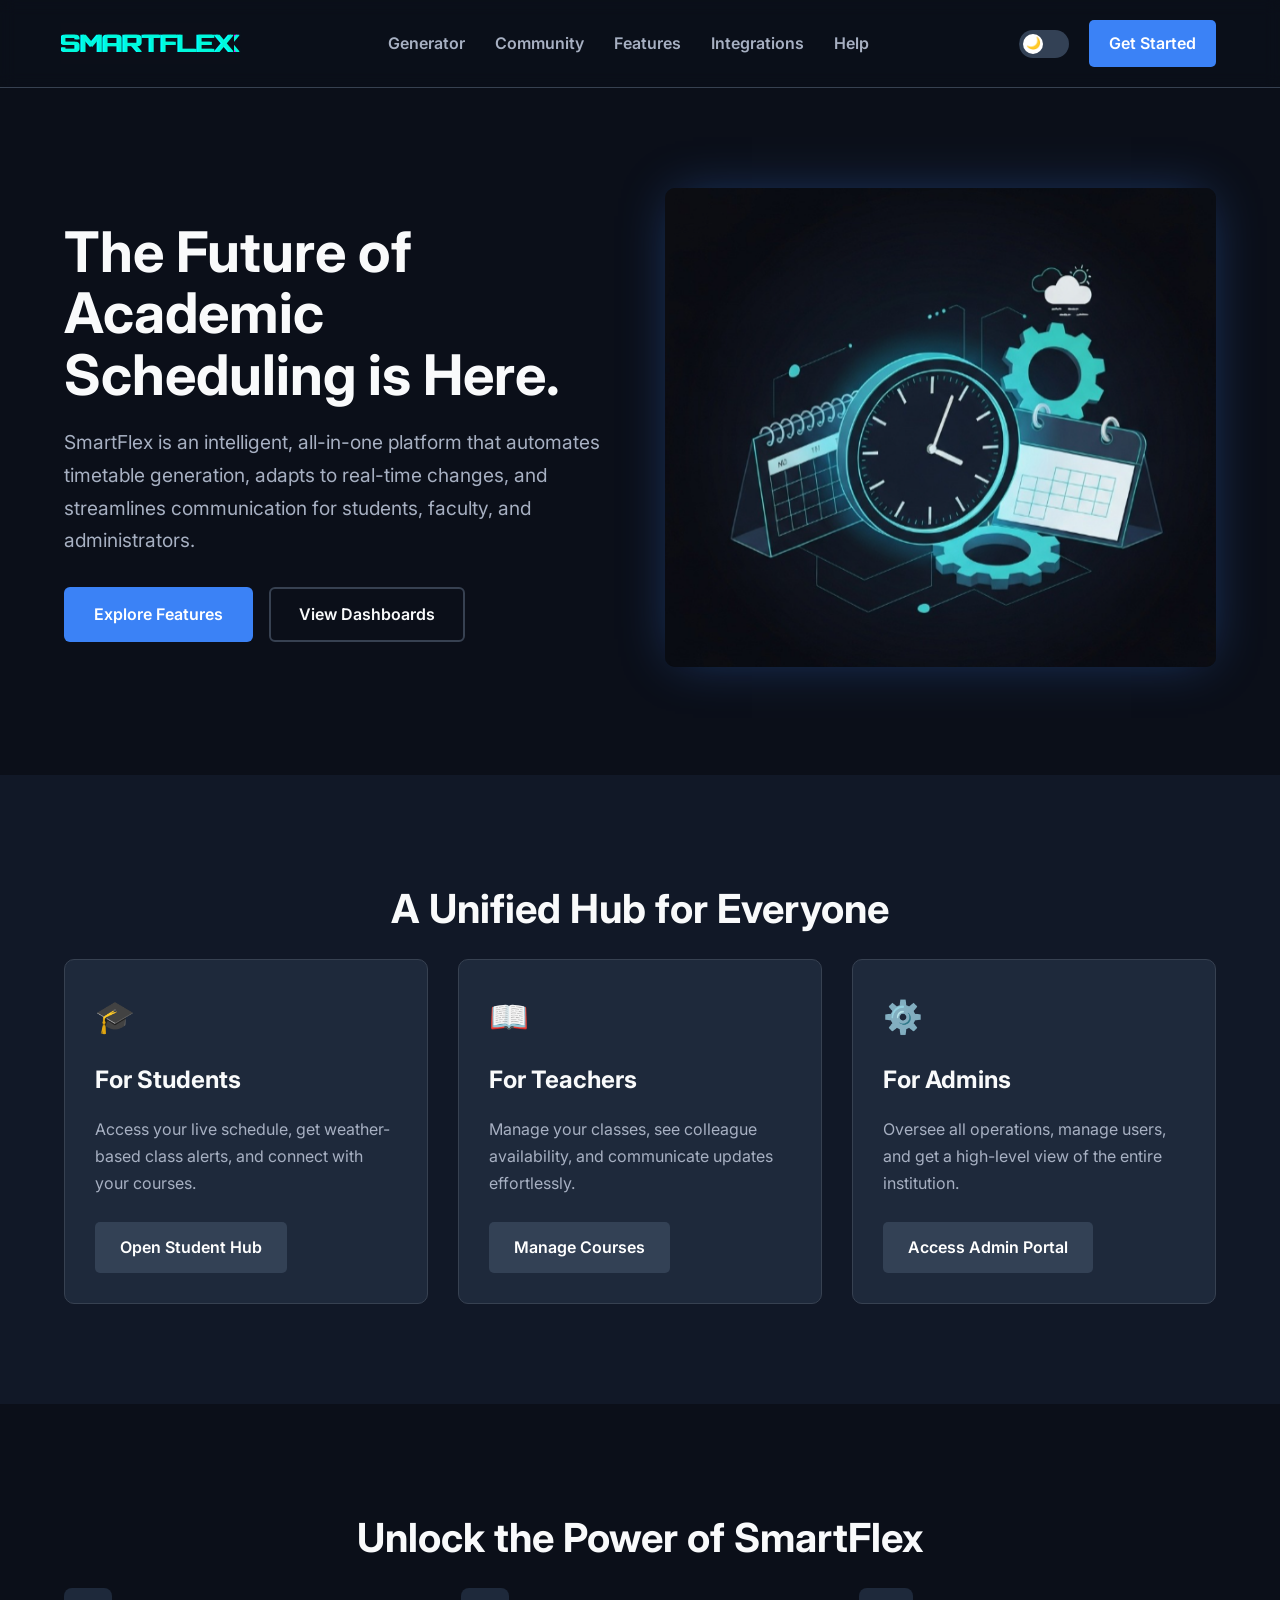
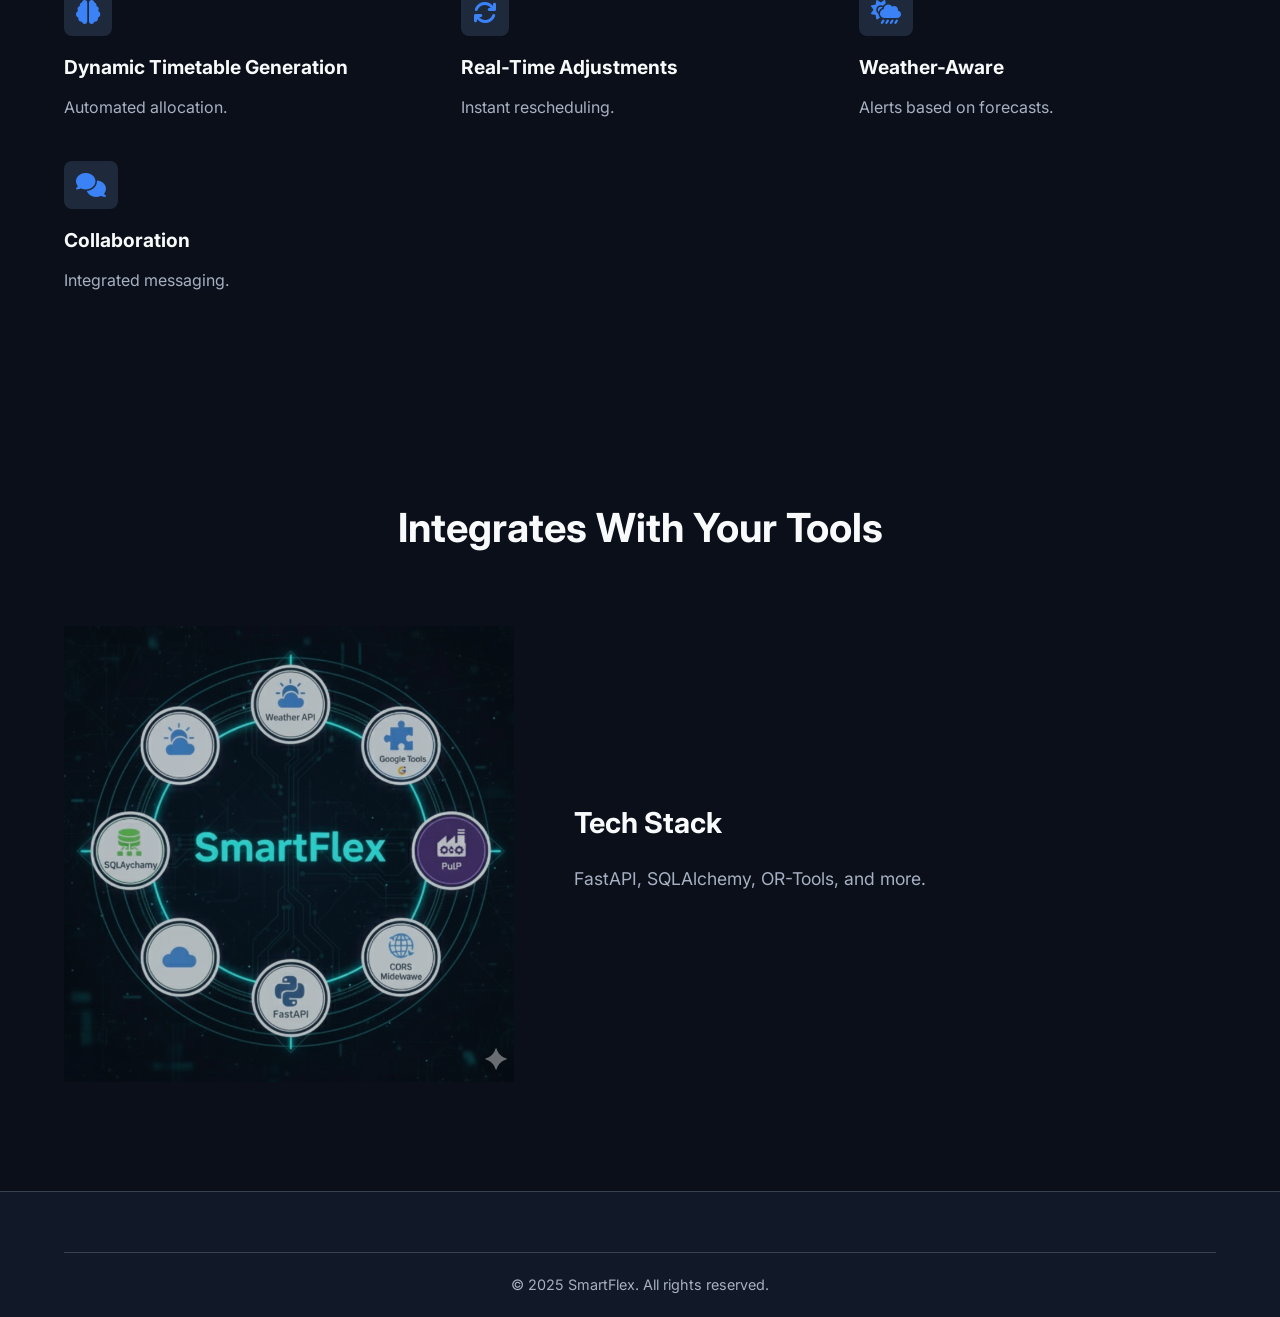
==== public/index.html @ b3dc31a9 "Fresh start: Full project code" ====
<!DOCTYPE html>
<html lang="en">
<head>
    <meta charset="UTF-8" />
    <meta name="viewport" content="width=device-width, initial-scale=1.0" />
    <title>SmartFlex - Intelligent Timetable Management</title>
    <link rel="stylesheet" href="https://cdnjs.cloudflare.com/ajax/libs/font-awesome/6.5.2/css/all.min.css" />
    <link rel="stylesheet" href="styles.css" />
    <style>
        /* Modal Styles */
        .modal { display: none; position: fixed; z-index: 1000; left: 0; top: 0; width: 100%; height: 100%; overflow: auto; background-color: rgba(0,0,0,0.5); backdrop-filter: blur(5px); }
        .modal-content { background-color: var(--bg-card, #fff); color: var(--text-main, #333); margin: 10% auto; padding: 20px; border-radius: 12px; width: 90%; max-width: 500px; box-shadow: 0 5px 15px rgba(0,0,0,0.3); position: relative; animation: slideDown 0.3s ease-out; }
        .close-modal { color: #aaa; float: right; font-size: 28px; font-weight: bold; cursor: pointer; }
        .close-modal:hover { color: #000; }
        @keyframes slideDown { from { transform: translateY(-50px); opacity: 0; } to { transform: translateY(0); opacity: 1; } }
        .form-group { margin-bottom: 15px; }
        .form-group label { display: block; margin-bottom: 5px; font-weight: bold; }
        .form-group input, .form-group textarea { width: 100%; padding: 10px; border: 1px solid #ddd; border-radius: 6px; background: var(--bg-input, #fff); color: var(--text-main, #333); }
        .submit-btn { background: linear-gradient(135deg, #667eea, #764ba2); color: white; border: none; padding: 10px 20px; border-radius: 6px; cursor: pointer; width: 100%; font-size: 1rem; }
    </style>
</head>
<body>

    <header class="main-header">
        <div class="container">
            <div class="logo" data-text="SmartFlex">SmartFlex</div>
            <nav class="main-nav">
                <ul>
                    <li><a href="generator.html">Generator</a></li>
                    <li><a href="community.html">Community</a></li>
                    <li><a href="#features">Features</a></li>
                    <li><a href="#integrations">Integrations</a></li>
                    <li><a href="#" id="help-btn">Help</a></li>
                </ul>
            </nav>
            <div class="header-actions">
                <label class="theme-switcher">
                    <input type="checkbox" id="theme-toggle">
                    <span class="slider"></span>
                </label>
                
                <a href="generator.html" class="signup-btn">Get Started</a>
            </div>
        </div>
    </header>

    <main>
        <section class="hero">
            <div class="container hero-container">
                <div class="hero-content">
                    <h1>The Future of Academic Scheduling is Here.</h1>
                    <p>
                        SmartFlex is an intelligent, all-in-one platform that automates timetable generation, adapts to real-time changes, and streamlines communication for students, faculty, and administrators.
                    </p>
                    <div class="hero-actions">
                        <a href="#features" class="btn btn-primary">Explore Features</a>
                        <a href="#dashboards" class="btn btn-secondary">View Dashboards</a>
                    </div>
                </div>
                <div class="hero-image">
                    <img src="images/image1.png.png" alt="Abstract visualization of a neural network" />
                </div>
            </div>
        </section>

        <section id="dashboards" class="dashboards fade-in-section">
            <div class="container">
                <h2>A Unified Hub for Everyone</h2>
                <div class="dashboard-cards-container">
                    <div class="dashboard-card student">
                        <div class="card-icon">🎓</div><h3>For Students</h3><p>Access your live schedule, get weather-based class alerts, and connect with your courses.</p><a href="student.html" class="dashboard-btn">Open Student Hub</a>
                    </div>
                    <div class="dashboard-card teacher">
                        <div class="card-icon">📖</div><h3>For Teachers</h3><p>Manage your classes, see colleague availability, and communicate updates effortlessly.</p><a href="teacher.html" class="dashboard-btn">Manage Courses</a>
                    </div>
                    <div class="dashboard-card admin">
                        <div class="card-icon">⚙️</div><h3>For Admins</h3><p>Oversee all operations, manage users, and get a high-level view of the entire institution.</p><a href="admin.html" class="dashboard-btn">Access Admin Portal</a>
                    </div>
                </div>
            </div>
        </section>

        <section id="features" class="features fade-in-section">
            <div class="container">
                <h2>Unlock the Power of SmartFlex</h2>
                <div class="features-grid">
                    <div class="feature-item"><i class="feature-icon fa-solid fa-brain"></i><h4>Dynamic Timetable Generation</h4><p>Automated allocation.</p></div>
                    <div class="feature-item"><i class="feature-icon fa-solid fa-arrows-rotate"></i><h4>Real-Time Adjustments</h4><p>Instant rescheduling.</p></div>
                    <div class="feature-item"><i class="feature-icon fa-solid fa-cloud-sun-rain"></i><h4>Weather-Aware</h4><p>Alerts based on forecasts.</p></div>
                    <div class="feature-item"><i class="feature-icon fa-solid fa-comments"></i><h4>Collaboration</h4><p>Integrated messaging.</p></div>
                </div>
            </div>
        </section>

        <section id="integrations" class="integrations-section fade-in-section">
            <div class="container">
                <h2>Integrates With Your Tools</h2>
                <div class="integrations-container">
                    <div class="integrations-image"><img src="images/integration-logos.png" alt="Logos" /></div>
                    <div class="integrations-content">
                        <h4>Tech Stack</h4>
                        <p>FastAPI, SQLAlchemy, OR-Tools, and more.</p>
                    </div>
                </div>
            </div>
        </section>
    </main>

    <div id="helpModal" class="modal">
        <div class="modal-content">
            <span class="close-modal">&times;</span>
            <h2>Raise a Complaint / Help</h2>
            <p>We are here to assist you. Please fill out the form below.</p>
            <form id="complaintForm">
                <div class="form-group">
                    <label for="c-name">Name</label>
                    <input type="text" id="c-name" required placeholder="Your Name">
                </div>
                <div class="form-group">
                    <label for="c-email">Email</label>
                    <input type="email" id="c-email" required placeholder="your@email.com">
                </div>
                <div class="form-group">
                    <label for="c-subject">Subject</label>
                    <input type="text" id="c-subject" required placeholder="Brief issue summary">
                </div>
                <div class="form-group">
                    <label for="c-message">Message</label>
                    <textarea id="c-message" rows="4" required placeholder="Describe your issue..."></textarea>
                </div>
                <button type="submit" class="submit-btn">Submit Complaint</button>
            </form>
        </div>
    </div>

    <footer class="main-footer">
        <div class="container">
             <div class="footer-bottom"><p>&copy; 2025 SmartFlex. All rights reserved.</p></div>
        </div>
    </footer>

    <script src="script.js"></script>
</body>
</html>
---- public/styles.css ----
@import url('https://fonts.googleapis.com/css2?family=Orbitron:wght@700&family=Inter:wght@400;600;700&display=swap');

/* --- THEME VARIABLES --- */
:root {
    /* Dark Theme (Default) */
    --bg-color: #0B0F19;
    --component-bg: #111827;
    --card-bg: #1E293B;
    --border-color: #374151;
    --text-primary: #F9FAFB;
    --text-secondary: #A7B0C2;
    --accent-color: #3B82F6;
    --logo-glitch-bg: #0B0F19;
    --hero-glow-color: rgba(59, 130, 246, 0.4);
}

body.light-theme {
    /* Light Theme Overrides */
    --bg-color: #F9FAFB;
    --component-bg: #FFFFFF;
    --card-bg: #FFFFFF;
    --border-color: #E5E7EB;
    --text-primary: #111827;
    --text-secondary: #4B5563;
    --accent-color: #2563EB;
    --logo-glitch-bg: #F9FAFB;
    --hero-glow-color: rgba(37, 99, 235, 0.2);
}

/* Reset and Base Styles */
* { box-sizing: border-box; margin: 0; padding: 0; }

html {
    scroll-behavior: smooth;
}

body {
    font-family: 'Inter', sans-serif;
    background-color: var(--bg-color);
    color: var(--text-secondary);
    line-height: 1.7;
    transition: background-color 0.3s, color 0.3s;
}

.container { max-width: 1200px; margin: 0 auto; padding: 0 24px; }
a { color: var(--accent-color); text-decoration: none; transition: color 0.3s ease; }
a:hover { opacity: 0.8; }
h1, h2, h3, h4 { color: var(--text-primary); font-weight: 700; }
h1 { font-size: 3.5rem; line-height: 1.1; }
h2 { font-size: 2.5rem; text-align: center; margin-bottom: 1rem; }
.section-subtitle { text-align: center; max-width: 600px; margin: 0 auto 50px auto; font-size: 1.1rem; }

/* Header */
.main-header {
    background-color: var(--bg-color);
    padding: 20px 0;
    border-bottom: 1px solid var(--border-color);
    position: sticky;
    top: 0;
    z-index: 100;
    backdrop-filter: blur(8px);
    background-color: rgba(11, 15, 25, 0.8);
}
body.light-theme .main-header {
    background-color: rgba(249, 250, 251, 0.8);
}

.main-header .container { display: flex; justify-content: space-between; align-items: center; }
.logo { font-family: 'Orbitron', sans-serif; font-size: 1.5rem; font-weight: 700; color: #00f9db; text-transform: uppercase; position: relative; text-shadow: 0 0 5px #00f9db; animation: glitch 5s infinite; }
.logo::before, .logo::after { content: attr(data-text); position: absolute; top: 0; left: 0; width: 100%; height: 100%; background: var(--logo-glitch-bg); overflow: hidden; transition: background-color 0.3s; }
.logo::before { left: 3px; text-shadow: -2px 0 #ff00ff; animation: glitch-anim-1 2s infinite linear alternate-reverse; }
.logo::after { left: -3px; text-shadow: -2px 0 #00ffff; animation: glitch-anim-2 3s infinite linear alternate-reverse; }
.main-nav ul { list-style: none; display: flex; gap: 30px; }
.main-nav a { font-weight: 600; color: var(--text-secondary); }
.header-actions { display: flex; align-items: center; gap: 20px; }
.login-btn { font-weight: 600; color: var(--text-secondary); }

.signup-btn { background-color: var(--accent-color); color: #FFFFFF; padding: 10px 20px; border-radius: 5px; font-weight: 600; transition: background-color 0.3s ease; }
.signup-btn:hover { background-color: #2563EB; color: #FFFFFF; }
.light-theme .signup-btn:hover { background-color: #1D4ED8; }

/* Theme Switcher */
.theme-switcher { position: relative; display: inline-block; width: 50px; height: 28px; }
.theme-switcher input { opacity: 0; width: 0; height: 0; }
.slider { position: absolute; cursor: pointer; top: 0; left: 0; right: 0; bottom: 0; background-color: #334155; transition: .4s; border-radius: 28px; }
.slider:before { position: absolute; content: "🌙"; height: 20px; width: 20px; left: 4px; bottom: 4px; background-color: white; transition: .4s; border-radius: 50%; display: flex; align-items: center; justify-content: center; font-size: 12px; }
input:checked + .slider { background-color: var(--accent-color); }
input:checked + .slider:before { transform: translateX(22px); content: "☀️"; }

/* Hero Section */
.hero { padding: 100px 0; background-color: var(--bg-color); position: relative; }
.hero-container { display: flex; align-items: center; gap: 50px; }
.hero-content { flex: 1; z-index: 2; }
.hero h1 { color: var(--text-primary); margin-bottom: 20px; }
.hero p { font-size: 1.2rem; max-width: 550px; margin-bottom: 30px; }
.hero-cta { background-color: var(--accent-color); color: #FFFFFF; padding: 14px 28px; border-radius: 5px; font-weight: 600; display: inline-block; }
.hero-cta:hover { background-color: #2563EB; color: #FFFFFF; }
.hero-image { flex: 1; text-align: center; z-index: 1; }
.hero-image img { max-width: 100%; border-radius: 10px; box-shadow: 0 0 50px -10px var(--hero-glow-color); }

/* Dashboards Section */
.dashboards { background-color: var(--component-bg); padding: 100px 0; }
.dashboard-cards-container { display: grid; grid-template-columns: repeat(3, 1fr); gap: 30px; text-align: left; }
.dashboard-card { background-color: var(--card-bg); border-radius: 10px; padding: 30px; border: 1px solid var(--border-color); transition: all 0.3s ease; }
.dashboard-card:hover { transform: translateY(-10px); border-color: var(--accent-color); }
.card-icon { font-size: 2rem; margin-bottom: 15px; color: var(--accent-color); }
.dashboard-card h3 { font-size: 1.5rem; margin-bottom: 15px; }
.dashboard-card p { margin-bottom: 25px; }
.dashboard-btn { display: inline-block; background-color: #334155; color: #FFFFFF; padding: 12px 25px; border-radius: 5px; font-weight: 600; }
.light-theme .dashboard-btn { background-color: #E5E7EB; color: #111827;}

/* Features Section */
.features { padding: 100px 0; background-color: var(--bg-color); }
.features-grid { display: grid; grid-template-columns: repeat(auto-fit, minmax(300px, 1fr)); gap: 40px; }
.feature-item { text-align: left; }
.feature-icon { font-size: 1.5rem; margin-bottom: 15px; display: inline-flex; color: var(--accent-color); background-color: var(--card-bg); padding: 12px; border-radius: 8px; }
.feature-item h4 { font-size: 1.2rem; margin-bottom: 10px; }

/* Platform in Action Section */
.platform-in-action { padding: 100px 0; background-color: var(--component-bg); }
.platform-container { display: flex; align-items: center; gap: 60px; }
.platform-content { flex: 1; }
.platform-content h2 { text-align: left; margin-bottom: 1rem; }
.platform-content p { margin-bottom: 1.5rem; }
.platform-content ul { list-style: none; padding: 0; }
.platform-content ul li { margin-bottom: 0.75rem; display: flex; align-items: center; gap: 10px; }
.platform-content ul li i { color: #10B981; }
.platform-image { flex: 1; }
.platform-image img { width: 100%; border-radius: 8px; box-shadow: 0 10px 30px rgba(0,0,0,0.2); }

/* Integrations Section */
.integrations-section { padding: 100px 0; background-color: var(--bg-color); }
.integrations-logos { text-align: center; margin-top: 2rem; }
.integrations-logos img { max-width: 80%; opacity: 0.7; }
body.light-theme .integrations-logos img { filter: invert(1); opacity: 0.6; }


/* Footer */
.main-footer { background-color: var(--component-bg); padding: 60px 0 20px; border-top: 1px solid var(--border-color); }
.footer-top { display: flex; justify-content: space-between; gap: 40px; margin-bottom: 40px; flex-wrap: wrap; }
.footer-logo { max-width: 250px; }
.footer-logo .logo { margin-bottom: 15px; }
.social-links { margin-top: 15px; display: flex; gap: 15px; }
.social-links a { font-size: 1.2rem; display: inline-flex; justify-content: center; align-items: center; width: 40px; height: 40px; border-radius: 50%; background-color: #334155; color: #FFFFFF; transition: all 0.3s ease; }
.social-links a:hover { background-color: var(--accent-color); color: #FFFFFF; }
.light-theme .social-links a { background-color: #E5E7EB; color: #111827; }
.footer-links { display: flex; gap: 60px; flex-wrap: wrap; }
.footer-links h4 { font-size: 1rem; margin-bottom: 15px; color: var(--text-primary); }
.footer-links ul { list-style: none; }
.footer-links ul li { margin-bottom: 10px; }
.footer-links a { color: var(--text-secondary); }
.footer-bottom { border-top: 1px solid var(--border-color); padding-top: 20px; text-align: center; font-size: 0.9rem; }

/* Animation */
.fade-in-section {
    opacity: 0;
    transform: translateY(20px);
    transition: opacity 0.6s ease-out, transform 0.6s ease-out;
}
.fade-in-section.is-visible {
    opacity: 1;
    transform: translateY(0);
}

/* Responsive Design */
@media (max-width: 992px) {
    .hero-container, .platform-container { flex-direction: column; text-align: center; }
    .hero-content { order: 2; }
    .hero-image { order: 1; margin-bottom: 2rem; }
    .platform-content { order: 2; }
    .platform-image { order: 1; margin-bottom: 2rem; }
    .hero-content p, .platform-content p { margin-left: auto; margin-right: auto; }
    .platform-content h2 { text-align: center; }
    .platform-content ul { display: inline-block; text-align: left; }
}

@media (max-width: 768px) {
    h1 { font-size: 2.5rem; }
    h2 { font-size: 2rem; }
    .dashboard-cards-container { grid-template-columns: 1fr; }
    .features-grid { grid-template-columns: 1fr; }
    .main-nav { display: none; } /* Simple responsive fix */
    .footer-top, .footer-links { flex-direction: column; align-items: center; text-align: center; }
}

/* Glitch Animations */
@keyframes glitch { 0%, 12%, 15%, 100% { transform: none; } 13% { transform: skew(-3deg); } 14% { transform: skew(3deg); } }
@keyframes glitch-anim-1 { 0% { clip-path: inset(45% 0 56% 0); } 25% { clip-path: inset(5% 0 40% 0); } 50% { clip-path: inset(70% 0 10% 0); } 75% { clip-path: inset(33% 0 20% 0); } 100% { clip-path: inset(5% 0 90% 0); } }
@keyframes glitch-anim-2 { 0% { clip-path: inset(20% 0 75% 0); } 25% { clip-path: inset(60% 0 5% 0); } 50% { clip-path: inset(40% 0 15% 0); } 75% { clip-path: inset(80% 0 5% 0); } 100% { clip-path: inset(20% 0 70% 0); } }

/* Add these new styles to the end of your styles.css file */

/* --- General Button Styles --- */
.btn {
    display: inline-block;
    padding: 12px 28px;
    border-radius: 6px;
    font-weight: 600;
    font-size: 1rem;
    transition: all 0.3s ease;
    border: 2px solid transparent;
    text-align: center;
}

/* --- Primary & Secondary Button Styles --- */
.btn-primary {
    background-color: var(--accent-color);
    color: #FFFFFF;
}
.btn-primary:hover {
    background-color: #2563EB;
    color: #FFFFFF;
    transform: translateY(-2px);
}
.light-theme .btn-primary:hover {
    background-color: #1D4ED8;
}

.btn-secondary {
    background-color: transparent;
    color: var(--text-primary);
    border-color: var(--border-color);
}
.btn-secondary:hover {
    background-color: var(--card-bg);
    border-color: var(--accent-color);
    color: var(--text-primary);
    transform: translateY(-2px);
}

/* --- Hero Actions Container --- */
.hero-actions {
    display: flex;
    gap: 1rem;
    margin-top: 30px;
}

/* --- Responsive adjustment for hero buttons --- */
@media (max-width: 992px) {
    .hero-actions {
        justify-content: center;
    }
}
@media (max-width: 480px) {
    .hero-actions {
        flex-direction: column;
    }
}

/* --- Remove old .hero-cta style if it exists --- */
/* You can safely delete the old .hero-cta selector from your CSS */
.hero-cta { /* This class is no longer used */ }

/* (All previous CSS code remains the same) */

/* Integrations Section */
.integrations-section { 
    padding: 100px 0; 
    background-color: var(--bg-color); 
}

/* --- REMOVE OR REPLACE THIS OLD STYLE --- */
.integrations-logos { 
    /* This class is no longer used for layout */
    text-align: center; 
    margin-top: 2rem; 
}
.integrations-logos img { 
    /* This is no longer used, the new style is below */
}
/* --- END OF OLD STYLE --- */


/* --- ADD THESE NEW STYLES FOR THE INTEGRATIONS SECTION --- */
.integrations-container {
    display: flex;
    align-items: center;
    gap: 60px;
    margin-top: 4rem;
}

.integrations-image {
    flex: 1;
    max-width: 450px; /* Controls the size of the image */
}

.integrations-image img {
    width: 100%;
    opacity: 0.8;
}

body.light-theme .integrations-image img {
    opacity: 0.9;
}

.integrations-content {
    flex: 1;
}

.integrations-content h4 {
    font-size: 1.8rem;
    margin-bottom: 1rem;
    color: var(--text-primary);
}

.integrations-content p {
    margin-bottom: 1.5rem;
    font-size: 1.1rem;
}

.integrations-content ul {
    list-style: none;
    padding: 0;
}

.integrations-content ul li {
    margin-bottom: 1rem;
    display: flex;
    align-items: flex-start;
    gap: 15px;
    font-size: 1rem;
}

.integrations-content ul li i {
    color: #10B981;
    margin-top: 5px;
}

/* Responsive adjustments for the new integrations layout */
@media (max-width: 992px) {
    .integrations-container {
        flex-direction: column;
        text-align: center;
    }
    .integrations-content ul {
        display: inline-block;
        text-align: left;
    }
}


/* Footer (and other sections) */
/* (The rest of your CSS file remains unchanged) */
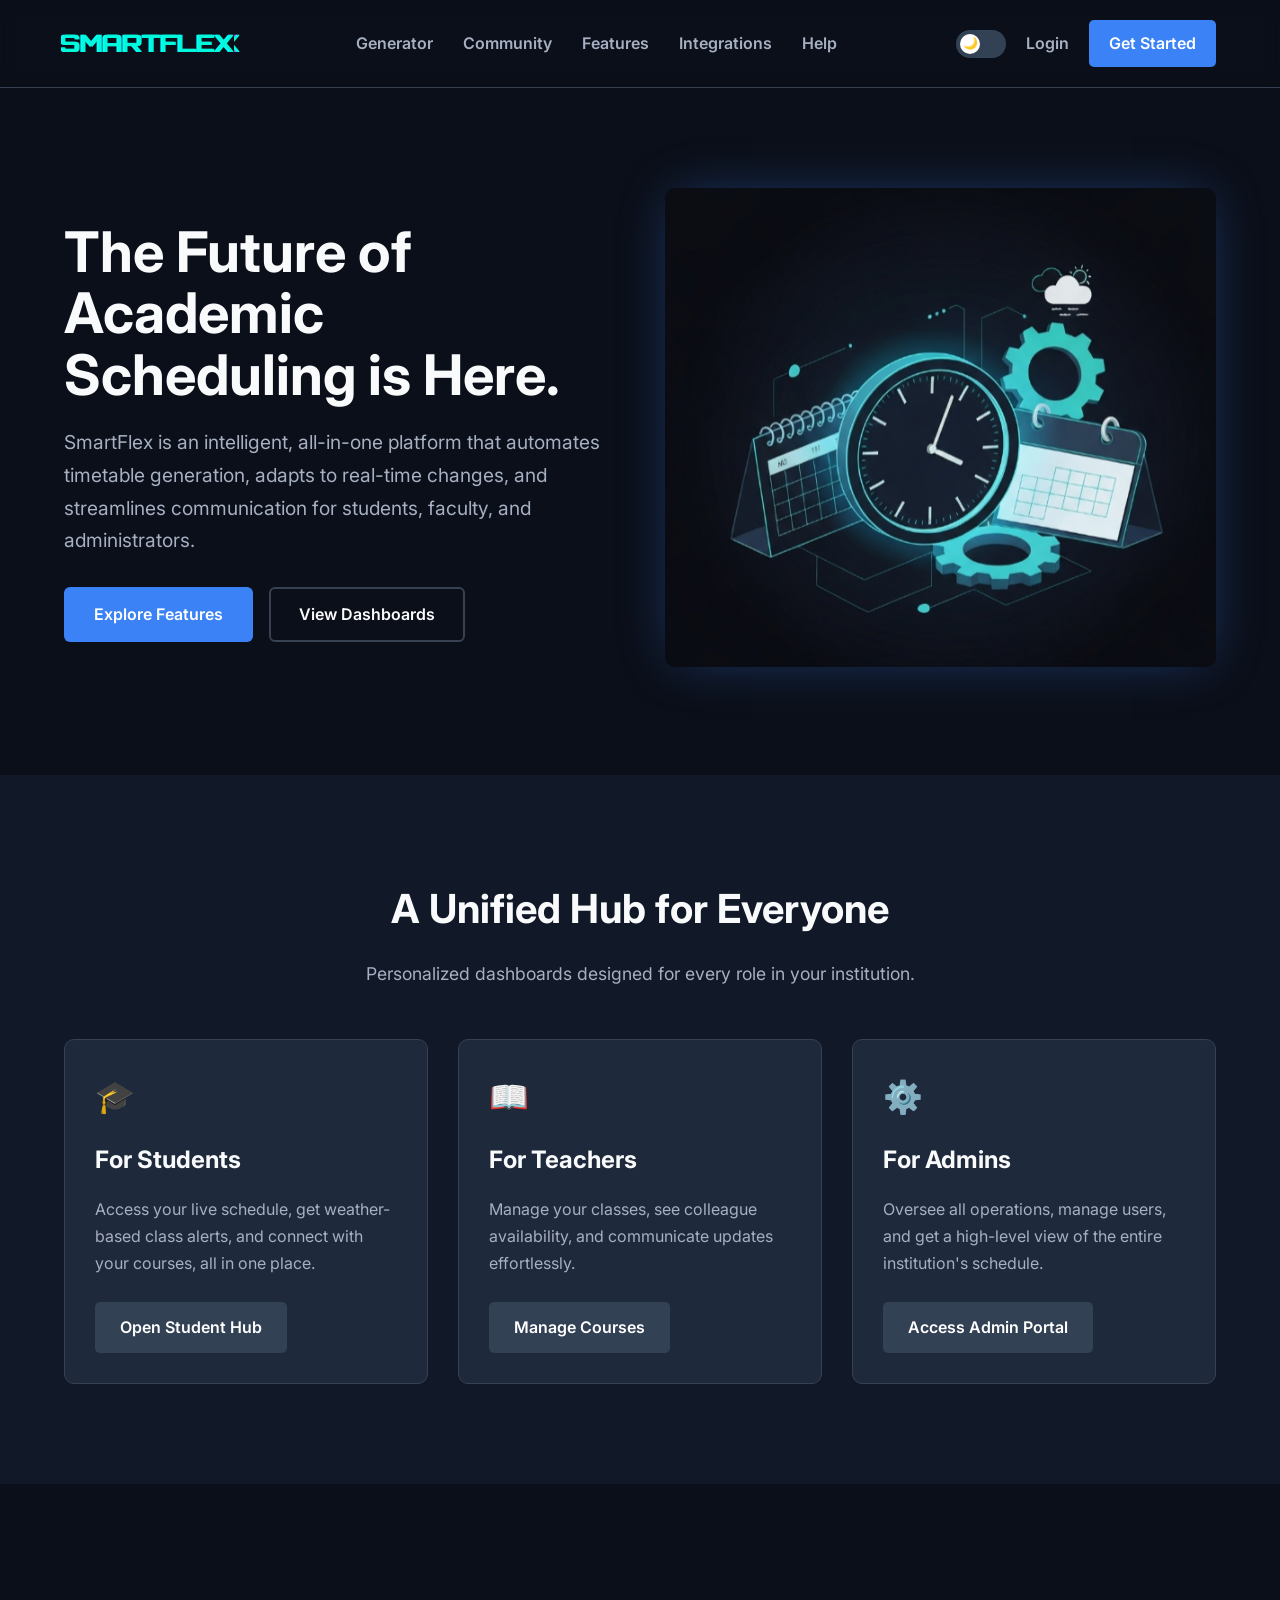
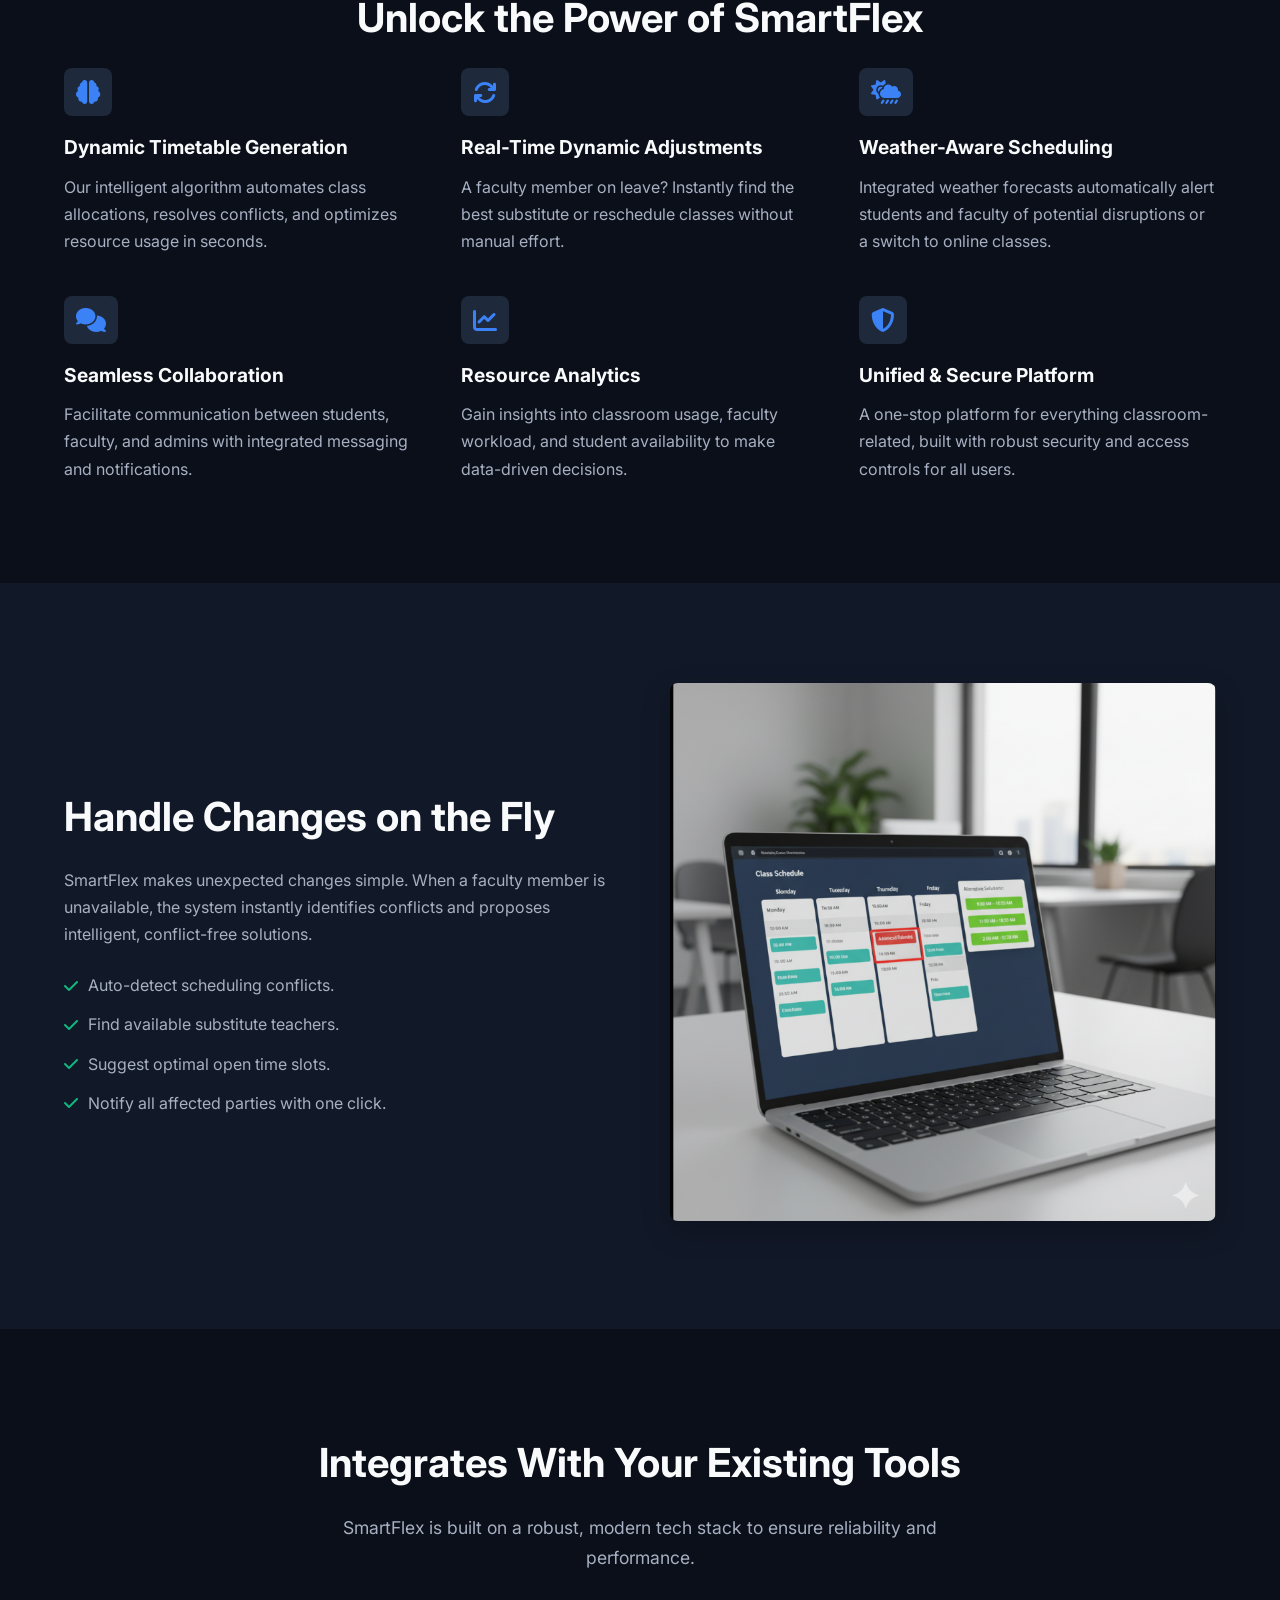
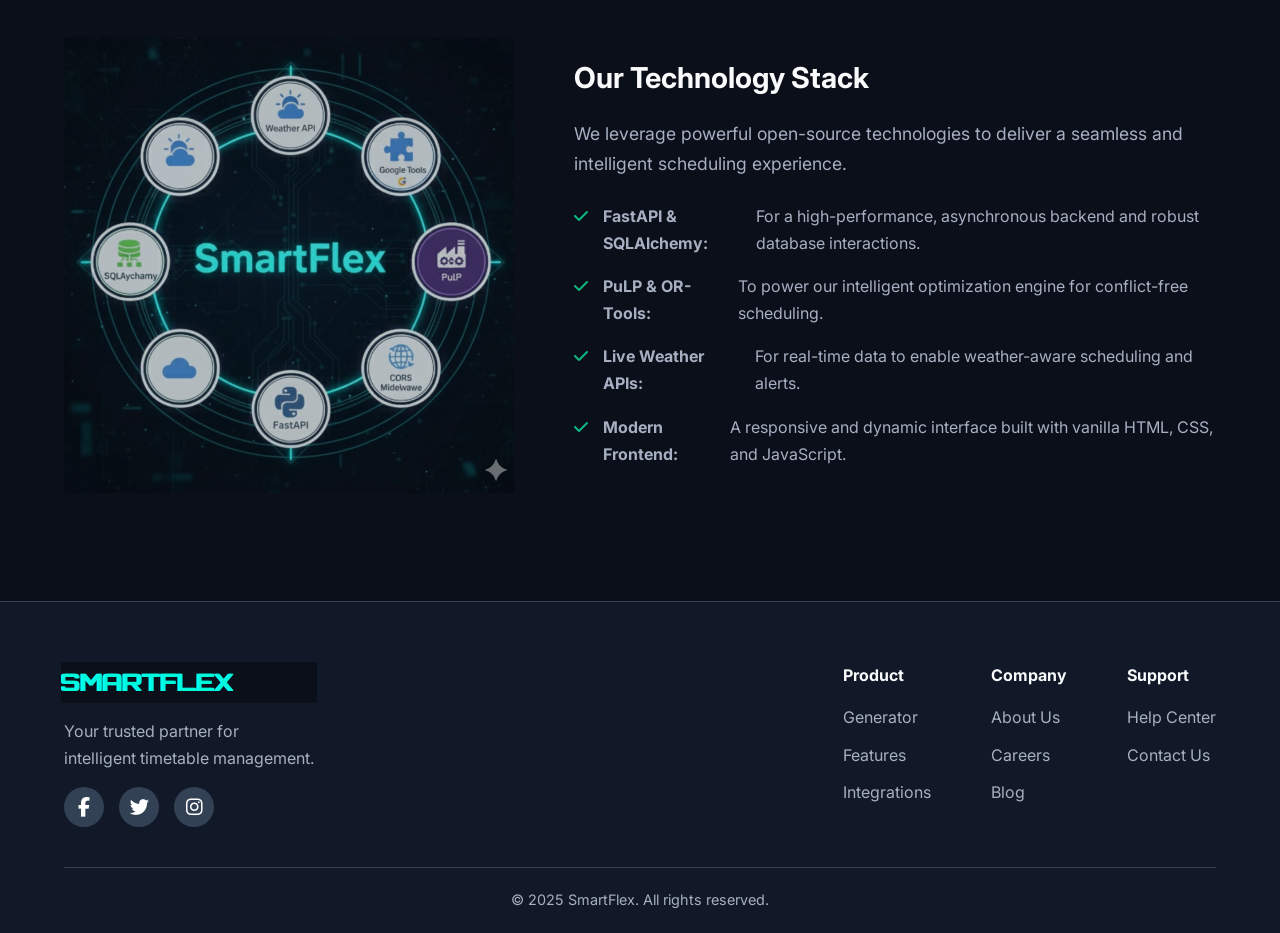
==== commit 872e48ac: "Added full teacher schedule, live weather, and help system" ====
--- a/public/index.html
+++ b/public/index.html
@@ -7,7 +7,7 @@
     <link rel="stylesheet" href="https://cdnjs.cloudflare.com/ajax/libs/font-awesome/6.5.2/css/all.min.css" />
     <link rel="stylesheet" href="styles.css" />
     <style>
-        /* Modal Styles */
+        /* New Modal Styles for Help Feature */
         .modal { display: none; position: fixed; z-index: 1000; left: 0; top: 0; width: 100%; height: 100%; overflow: auto; background-color: rgba(0,0,0,0.5); backdrop-filter: blur(5px); }
         .modal-content { background-color: var(--bg-card, #fff); color: var(--text-main, #333); margin: 10% auto; padding: 20px; border-radius: 12px; width: 90%; max-width: 500px; box-shadow: 0 5px 15px rgba(0,0,0,0.3); position: relative; animation: slideDown 0.3s ease-out; }
         .close-modal { color: #aaa; float: right; font-size: 28px; font-weight: bold; cursor: pointer; }
@@ -38,7 +38,7 @@
                     <input type="checkbox" id="theme-toggle">
                     <span class="slider"></span>
                 </label>
-                
+                <a href="#" class="login-btn">Login</a>
                 <a href="generator.html" class="signup-btn">Get Started</a>
             </div>
         </div>
@@ -66,15 +66,25 @@
         <section id="dashboards" class="dashboards fade-in-section">
             <div class="container">
                 <h2>A Unified Hub for Everyone</h2>
+                <p class="section-subtitle">Personalized dashboards designed for every role in your institution.</p>
                 <div class="dashboard-cards-container">
                     <div class="dashboard-card student">
-                        <div class="card-icon">🎓</div><h3>For Students</h3><p>Access your live schedule, get weather-based class alerts, and connect with your courses.</p><a href="student.html" class="dashboard-btn">Open Student Hub</a>
+                        <div class="card-icon">🎓</div>
+                        <h3>For Students</h3>
+                        <p>Access your live schedule, get weather-based class alerts, and connect with your courses, all in one place.</p>
+                        <a href="student.html" class="dashboard-btn">Open Student Hub</a>
                     </div>
                     <div class="dashboard-card teacher">
-                        <div class="card-icon">📖</div><h3>For Teachers</h3><p>Manage your classes, see colleague availability, and communicate updates effortlessly.</p><a href="teacher.html" class="dashboard-btn">Manage Courses</a>
+                        <div class="card-icon">📖</div>
+                        <h3>For Teachers</h3>
+                        <p>Manage your classes, see colleague availability, and communicate updates effortlessly.</p>
+                        <a href="teacher.html" class="dashboard-btn">Manage Courses</a>
                     </div>
                     <div class="dashboard-card admin">
-                        <div class="card-icon">⚙️</div><h3>For Admins</h3><p>Oversee all operations, manage users, and get a high-level view of the entire institution.</p><a href="admin.html" class="dashboard-btn">Access Admin Portal</a>
+                        <div class="card-icon">⚙️</div>
+                        <h3>For Admins</h3>
+                        <p>Oversee all operations, manage users, and get a high-level view of the entire institution's schedule.</p>
+                        <a href="admin.html" class="dashboard-btn">Access Admin Portal</a>
                     </div>
                 </div>
             </div>
@@ -84,26 +94,80 @@
             <div class="container">
                 <h2>Unlock the Power of SmartFlex</h2>
                 <div class="features-grid">
-                    <div class="feature-item"><i class="feature-icon fa-solid fa-brain"></i><h4>Dynamic Timetable Generation</h4><p>Automated allocation.</p></div>
-                    <div class="feature-item"><i class="feature-icon fa-solid fa-arrows-rotate"></i><h4>Real-Time Adjustments</h4><p>Instant rescheduling.</p></div>
-                    <div class="feature-item"><i class="feature-icon fa-solid fa-cloud-sun-rain"></i><h4>Weather-Aware</h4><p>Alerts based on forecasts.</p></div>
-                    <div class="feature-item"><i class="feature-icon fa-solid fa-comments"></i><h4>Collaboration</h4><p>Integrated messaging.</p></div>
+                    <div class="feature-item">
+                        <i class="feature-icon fa-solid fa-brain"></i>
+                        <h4>Dynamic Timetable Generation</h4>
+                        <p>Our intelligent algorithm automates class allocations, resolves conflicts, and optimizes resource usage in seconds.</p>
+                    </div>
+                    <div class="feature-item">
+                        <i class="feature-icon fa-solid fa-arrows-rotate"></i>
+                        <h4>Real-Time Dynamic Adjustments</h4>
+                        <p>A faculty member on leave? Instantly find the best substitute or reschedule classes without manual effort.</p>
+                    </div>
+                    <div class="feature-item">
+                        <i class="feature-icon fa-solid fa-cloud-sun-rain"></i>
+                        <h4>Weather-Aware Scheduling</h4>
+                        <p>Integrated weather forecasts automatically alert students and faculty of potential disruptions or a switch to online classes.</p>
+                    </div>
+                    <div class="feature-item">
+                        <i class="feature-icon fa-solid fa-comments"></i>
+                        <h4>Seamless Collaboration</h4>
+                        <p>Facilitate communication between students, faculty, and admins with integrated messaging and notifications.</p>
+                    </div>
+                    <div class="feature-item">
+                        <i class="feature-icon fa-solid fa-chart-line"></i>
+                        <h4>Resource Analytics</h4>
+                        <p>Gain insights into classroom usage, faculty workload, and student availability to make data-driven decisions.</p>
+                    </div>
+                    <div class="feature-item">
+                        <i class="feature-icon fa-solid fa-shield-halved"></i>
+                        <h4>Unified & Secure Platform</h4>
+                        <p>A one-stop platform for everything classroom-related, built with robust security and access controls for all users.</p>
+                    </div>
+                </div>
+            </div>
+        </section>
+
+        <section class="platform-in-action fade-in-section">
+             <div class="container platform-container">
+                <div class="platform-content">
+                    <h2>Handle Changes on the Fly</h2>
+                    <p>SmartFlex makes unexpected changes simple. When a faculty member is unavailable, the system instantly identifies conflicts and proposes intelligent, conflict-free solutions.</p>
+                    <ul>
+                        <li><i class="fa-solid fa-check"></i> Auto-detect scheduling conflicts.</li>
+                        <li><i class="fa-solid fa-check"></i> Find available substitute teachers.</li>
+                        <li><i class="fa-solid fa-check"></i> Suggest optimal open time slots.</li>
+                        <li><i class="fa-solid fa-check"></i> Notify all affected parties with one click.</li>
+                    </ul>
+                </div>
+                <div class="platform-image">
+                    <img src="images/feature-dynamic-schedule.jpg" alt="A laptop screen showing the SmartFlex dynamic scheduling interface" />
                 </div>
             </div>
         </section>
 
         <section id="integrations" class="integrations-section fade-in-section">
             <div class="container">
-                <h2>Integrates With Your Tools</h2>
+                <h2>Integrates With Your Existing Tools</h2>
+                <p class="section-subtitle">SmartFlex is built on a robust, modern tech stack to ensure reliability and performance.</p>
                 <div class="integrations-container">
-                    <div class="integrations-image"><img src="images/integration-logos.png" alt="Logos" /></div>
+                    <div class="integrations-image">
+                        <img src="images/integration-logos.png" alt="Logos of integrated services like FastAPI, SQLAlchemy, and others" />
+                    </div>
                     <div class="integrations-content">
-                        <h4>Tech Stack</h4>
-                        <p>FastAPI, SQLAlchemy, OR-Tools, and more.</p>
-                    </div>
-                </div>
-            </div>
-        </section>
+                        <h4>Our Technology Stack</h4>
+                        <p>We leverage powerful open-source technologies to deliver a seamless and intelligent scheduling experience.</p>
+                        <ul>
+                            <li><i class="fa-solid fa-check"></i> <strong>FastAPI & SQLAlchemy:</strong> For a high-performance, asynchronous backend and robust database interactions.</li>
+                            <li><i class="fa-solid fa-check"></i> <strong>PuLP & OR-Tools:</strong> To power our intelligent optimization engine for conflict-free scheduling.</li>
+                            <li><i class="fa-solid fa-check"></i> <strong>Live Weather APIs:</strong> For real-time data to enable weather-aware scheduling and alerts.</li>
+                            <li><i class="fa-solid fa-check"></i> <strong>Modern Frontend:</strong> A responsive and dynamic interface built with vanilla HTML, CSS, and JavaScript.</li>
+                        </ul>
+                    </div>
+                </div>
+            </div>
+        </section>
+
     </main>
 
     <div id="helpModal" class="modal">
@@ -135,7 +199,45 @@
 
     <footer class="main-footer">
         <div class="container">
-             <div class="footer-bottom"><p>&copy; 2025 SmartFlex. All rights reserved.</p></div>
+            <div class="footer-top">
+                <div class="footer-logo">
+                    <div class="logo" data-text="SmartFlex">SmartFlex</div>
+                    <p>Your trusted partner for intelligent timetable management.</p>
+                    <div class="social-links">
+                        <a href="#" aria-label="Facebook"><i class="fab fa-facebook-f"></i></a>
+                        <a href="#" aria-label="Twitter"><i class="fab fa-twitter"></i></a>
+                        <a href="#" aria-label="Instagram"><i class="fab fa-instagram"></i></a>
+                    </div>
+                </div>
+                <div class="footer-links">
+                    <div>
+                        <h4>Product</h4>
+                        <ul>
+                            <li><a href="generator.html">Generator</a></li>
+                            <li><a href="#features">Features</a></li>
+                            <li><a href="#integrations">Integrations</a></li>
+                        </ul>
+                    </div>
+                    <div>
+                        <h4>Company</h4>
+                        <ul>
+                            <li><a href="#">About Us</a></li>
+                            <li><a href="#">Careers</a></li>
+                            <li><a href="#">Blog</a></li>
+                        </ul>
+                    </div>
+                    <div>
+                        <h4>Support</h4>
+                        <ul>
+                            <li><a href="#">Help Center</a></li>
+                            <li><a href="#">Contact Us</a></li>
+                        </ul>
+                    </div>
+                </div>
+            </div>
+            <div class="footer-bottom">
+                <p>&copy; 2025 SmartFlex. All rights reserved.</p>
+            </div>
         </div>
     </footer>
 
